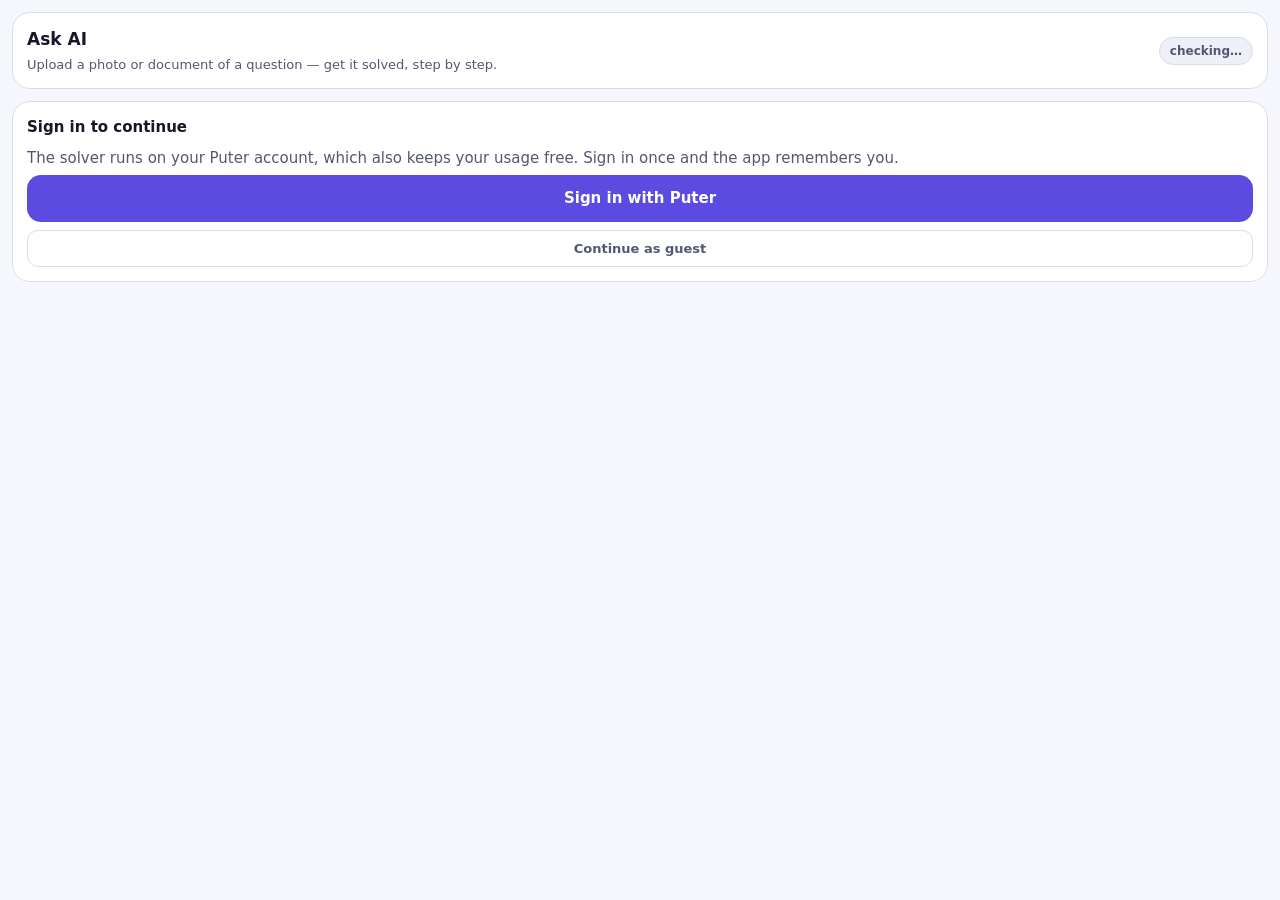
==== app/src/main/assets/ai/index.html @ a9594dd3 "Add Ask AI (Puter.js) and stop the soft keyboard in the calculator Calculator pad: - The expression " ====
<!doctype html>
<html lang="en">
<head>
<meta charset="utf-8" />
<meta name="viewport" content="width=device-width, initial-scale=1, viewport-fit=cover" />
<title>Ask AI</title>
<!-- Puter.js provides auth + AI with no API keys. Loaded from the official CDN. -->
<script src="https://js.puter.com/v2/"></script>
<style>
  :root {
    --bg: #0d0f1a;
    --card: #191d2e;
    --card-high: #1f2438;
    --line: #2b3152;
    --text: #e7e9f3;
    --muted: #aeb4cc;
    --primary: #7c6cff;
    --primary-ink: #ffffff;
    --accent: #35c2f0;
    --danger: #ff6b6b;
    --ok: #3fd08b;
    --radius: 18px;
  }
  @media (prefers-color-scheme: light) {
    :root {
      --bg: #f6f7fc;
      --card: #ffffff;
      --card-high: #eef0f8;
      --line: #d9ddeb;
      --text: #16182a;
      --muted: #525872;
      --primary: #5b4be0;
      --primary-ink: #ffffff;
      --accent: #0e86c8;
      --danger: #d64545;
      --ok: #1f9d63;
    }
  }
  * { box-sizing: border-box; -webkit-tap-highlight-color: transparent; }
  html, body { margin: 0; padding: 0; }
  body {
    background: var(--bg);
    color: var(--text);
    font: 15px/1.5 -apple-system, "Segoe UI", Roboto, system-ui, sans-serif;
    padding: 12px 12px 28px;
    min-height: 100vh;
  }
  .card {
    background: var(--card);
    border: 1px solid var(--line);
    border-radius: var(--radius);
    padding: 14px;
    margin-bottom: 12px;
  }
  h1 { font-size: 17px; margin: 0 0 2px; }
  h2 { font-size: 15px; margin: 0 0 8px; }
  p { margin: 6px 0; color: var(--muted); }
  .row { display: flex; align-items: center; gap: 8px; }
  .row.between { justify-content: space-between; }
  .grow { flex: 1; min-width: 0; }
  .chip {
    display: inline-flex; align-items: center; gap: 6px;
    background: var(--card-high); color: var(--muted);
    border: 1px solid var(--line); border-radius: 999px;
    padding: 4px 10px; font-size: 12px; font-weight: 600;
  }
  .chip.ok { color: var(--ok); border-color: color-mix(in srgb, var(--ok) 40%, var(--line)); }
  #authChip { cursor: pointer; }
  .chip.warn { color: var(--danger); border-color: color-mix(in srgb, var(--danger) 40%, var(--line)); }
  button {
    font: inherit; font-weight: 600; border: 0; border-radius: 14px;
    padding: 12px 16px; background: var(--card-high); color: var(--text);
    cursor: pointer;
  }
  button.primary { background: var(--primary); color: var(--primary-ink); width: 100%; }
  button.ghost { background: transparent; border: 1px solid var(--line); color: var(--muted); }
  button.small { padding: 8px 12px; font-size: 13px; border-radius: 11px; }
  button:disabled { opacity: .5; }
  .drop {
    border: 1.5px dashed var(--line);
    border-radius: 14px;
    padding: 22px 14px;
    text-align: center;
    color: var(--muted);
    background: var(--card-high);
  }
  .drop.active { border-color: var(--primary); color: var(--text); }
  .drop strong { color: var(--text); display: block; margin-bottom: 4px; }
  .preview { margin-top: 12px; }
  .preview img {
    width: 100%; max-height: 260px; object-fit: contain;
    border-radius: 12px; border: 1px solid var(--line); background: #000;
  }
  .filechip {
    display: flex; align-items: center; gap: 10px;
    background: var(--card-high); border: 1px solid var(--line);
    border-radius: 12px; padding: 10px 12px;
  }
  .filechip .name { font-weight: 600; overflow: hidden; text-overflow: ellipsis; white-space: nowrap; }
  .filechip .meta { color: var(--muted); font-size: 12px; }
  .answer {
    white-space: pre-wrap; word-break: break-word;
    background: var(--card-high); border: 1px solid var(--line);
    border-radius: 14px; padding: 12px; margin-top: 10px;
    font-family: ui-monospace, "SF Mono", Menlo, monospace; font-size: 14px;
  }
  .answer:empty { display: none; }
  .muted { color: var(--muted); font-size: 13px; }
  .error { color: var(--danger); font-size: 13px; margin-top: 8px; white-space: pre-wrap; }
  .spinner {
    width: 15px; height: 15px; border-radius: 50%;
    border: 2px solid color-mix(in srgb, var(--primary) 35%, transparent);
    border-top-color: var(--primary);
    animation: spin .8s linear infinite; display: inline-block;
  }
  @keyframes spin { to { transform: rotate(360deg); } }
  .hidden { display: none !important; }
  ol.steps { color: var(--muted); font-size: 13px; margin: 6px 0 0 18px; padding: 0; }
  label.switch { display: flex; align-items: center; gap: 8px; color: var(--muted); font-size: 13px; }
  input[type=checkbox] { width: 18px; height: 18px; accent-color: var(--primary); }
</style>
</head>
<body>

<div class="card" id="head">
  <div class="row between">
    <div class="grow">
      <h1>Ask AI</h1>
      <div class="muted" id="subtitle">Upload a photo or document of a question — get it solved, step by step.</div>
    </div>
    <span class="chip" id="authChip" title="Tap to re-check the sign-in">checking…</span>
  </div>
</div>

<!-- Sign-in gate -->
<div class="card" id="gate">
  <h2>Sign in to continue</h2>
  <p>
    The solver runs on your Puter account, which also keeps your usage free.
    Sign in once and the app remembers you.
  </p>
  <button class="primary" id="signInBtn">Sign in with Puter</button>
  <div class="row" style="margin-top:8px">
    <button class="ghost small grow" id="guestBtn">Continue as guest</button>
  </div>
  <div class="error hidden" id="authError"></div>
</div>

<!-- Upload + solve -->
<div class="card hidden" id="solver">
  <h2>1. Upload the question</h2>
  <div class="drop" id="drop">
    <strong>Tap to choose a file</strong>
    Photo of a problem, PDF worksheet, or a text file
  </div>
  <input type="file" id="fileInput" class="hidden"
         accept="image/*,application/pdf,.txt,.md,.csv,text/plain" />

  <div class="preview hidden" id="preview">
    <img id="previewImg" alt="Selected question" class="hidden" />
    <div class="filechip" id="fileChip">
      <span style="font-size:20px" id="fileIcon">📄</span>
      <div class="grow">
        <div class="name" id="fileName">file</div>
        <div class="meta" id="fileMeta"></div>
      </div>
      <button class="ghost small" id="clearBtn">Remove</button>
    </div>
  </div>

  <h2 style="margin-top:16px">2. Solve it</h2>
  <label class="switch" for="stepsToggle">
    <input type="checkbox" id="stepsToggle" checked />
    Show the step-by-step working
  </label>
  <button class="primary" id="solveBtn" style="margin-top:10px" disabled>Solve this question</button>
  <div class="row" style="margin-top:8px">
    <span class="chip" id="statusChip">idle</span>
    <span class="spinner hidden" id="spinner"></span>
    <span class="grow"></span>
    <button class="ghost small hidden" id="stopBtn">Stop</button>
    <button class="ghost small hidden" id="copyBtn">Copy</button>
  </div>
  <div class="error hidden" id="solveError"></div>
  <div class="answer" id="answer"></div>
</div>

<script>
(function () {
  "use strict";

  var state = {
    file: null,
    kind: null,          // "image" | "pdf" | "text"
    textContent: null,   // extracted text for text/pdf files
    solving: false,
    cancelled: false,
    signedIn: false
  };

  var el = function (id) { return document.getElementById(id); };

  // ---- bridge to the Android host (status chip, clipboard fallback) --------
  function notify(payload) {
    try {
      if (window.AndroidBridge && window.AndroidBridge.onStatus) {
        window.AndroidBridge.onStatus(JSON.stringify(payload));
      }
    } catch (e) { /* bridge is optional */ }
  }

  function setStatus(text, kind) {
    var chip = el("statusChip");
    chip.textContent = text;
    chip.className = "chip" + (kind ? " " + kind : "");
    notify({ event: "status", text: text, kind: kind || "" });
  }

  function showError(message) {
    var box = el("solveError");
    box.textContent = message;
    box.classList.remove("hidden");
    notify({ event: "error", text: message });
  }

  function clearError() {
    el("solveError").classList.add("hidden");
    el("solveError").textContent = "";
  }

  // ---- wait for puter.js to arrive ----------------------------------------
  function waitForPuter(timeoutMs) {
    return new Promise(function (resolve, reject) {
      var started = Date.now();
      (function poll() {
        if (window.puter && window.puter.ai) return resolve(window.puter);
        if (Date.now() - started > timeoutMs) {
          return reject(new Error(
            "Could not reach Puter. Check the internet connection and try again."
          ));
        }
        setTimeout(poll, 200);
      })();
    });
  }

  // ---- auth ---------------------------------------------------------------
  function refreshAuth() {
    return waitForPuter(20000).then(function () {
      var signedIn = false;
      try { signedIn = !!puter.auth.isSignedIn(); } catch (e) { signedIn = false; }
      state.signedIn = signedIn;

      if (!signedIn) {
        el("authChip").textContent = "signed out";
        el("authChip").className = "chip warn";
        el("gate").classList.remove("hidden");
        el("solver").classList.add("hidden");
        notify({ event: "auth", signedIn: false, user: null });
        return null;
      }

      return Promise.resolve(puter.auth.getUser())
        .then(function (user) {
          var name = (user && (user.username || user.email)) || "Puter user";
          el("authChip").textContent = name.length > 18 ? name.slice(0, 17) + "…" : name;
          el("authChip").className = "chip ok";
          el("gate").classList.add("hidden");
          el("solver").classList.remove("hidden");
          notify({ event: "auth", signedIn: true, user: name });
          return user;
        })
        .catch(function () {
          // Signed in but the profile call failed: still allow solving.
          el("authChip").textContent = "signed in";
          el("authChip").className = "chip ok";
          el("gate").classList.add("hidden");
          el("solver").classList.remove("hidden");
          notify({ event: "auth", signedIn: true, user: null });
        });
    }).catch(function (error) {
      el("authChip").textContent = "offline";
      el("authChip").className = "chip warn";
      var box = el("authError");
      box.textContent = error.message || String(error);
      box.classList.remove("hidden");
      notify({ event: "error", text: box.textContent });
    });
  }

  function signIn(options) {
    el("authError").classList.add("hidden");
    el("authChip").textContent = "signing in…";
    el("authChip").className = "chip";
    return waitForPuter(20000)
      .then(function () { return puter.auth.signIn(options); })
      .then(function () { return refreshAuth(); })
      .catch(function (error) {
        var message = (error && (error.msg || error.message)) || String(error);
        if (error && error.error === "popup_blocked") {
          message = "The sign-in window was blocked. Please tap Sign in again.";
        } else if (error && error.error === "auth_window_closed") {
          message = "Sign-in was cancelled.";
        } else if (error && error.error === "unsupported_origin") {
          message = "This page has no origin Puter can sign in — please report this.";
        }
        var box = el("authError");
        box.textContent = message;
        box.classList.remove("hidden");
        el("authChip").textContent = "signed out";
        el("authChip").className = "chip warn";
        notify({ event: "error", text: message });
      });
  }

  // ---- file selection ----------------------------------------------------
  var IMAGE_TYPES = /^image\//;
  var TEXT_TYPES = /^text\//;
  var TEXT_EXT = /\.(txt|md|csv|tsv|json|log)$/i;

  function readAsText(file) {
    return new Promise(function (resolve, reject) {
      var reader = new FileReader();
      reader.onload = function () { resolve(String(reader.result || "")); };
      reader.onerror = function () { reject(new Error("Could not read that file.")); };
      reader.readAsText(file);
    });
  }

  function onFileChosen(file) {
    clearError();
    state.file = file;
    state.textContent = null;

    if (IMAGE_TYPES.test(file.type) || /\.(png|jpe?g|webp|gif|bmp|heic|heif)$/i.test(file.name)) {
      state.kind = "image";
    } else if (file.type === "application/pdf" || /\.pdf$/i.test(file.name)) {
      state.kind = "pdf";
    } else if (TEXT_TYPES.test(file.type) || TEXT_EXT.test(file.name)) {
      state.kind = "text";
    } else {
      state.kind = "unknown";
    }

    el("preview").classList.remove("hidden");
    el("fileName").textContent = file.name || "upload";
    el("fileMeta").textContent = prettySize(file.size) + " · " + state.kind.toUpperCase();
    el("fileIcon").textContent = state.kind === "image" ? "🖼️" : state.kind === "pdf" ? "📕" : "📄";

    if (state.kind === "image") {
      var url = URL.createObjectURL(file);
      el("previewImg").src = url;
      el("previewImg").classList.remove("hidden");
    } else {
      el("previewImg").classList.add("hidden");
      el("previewImg").removeAttribute("src");
    }

    if (state.kind === "text") {
      readAsText(file).then(function (text) {
        state.textContent = text.slice(0, 20000);
        setStatus("text ready", "ok");
      }).catch(function (error) { showError(error.message); });
    } else if (state.kind === "unknown") {
      showError("That file type is not supported. Use a photo, a PDF, or a .txt file.");
    } else {
      setStatus("ready to solve", "ok");
    }

    el("solveBtn").disabled = state.kind === "unknown";
    notify({ event: "file", name: file.name, size: file.size, kind: state.kind });
  }

  function prettySize(bytes) {
    if (!bytes && bytes !== 0) return "";
    if (bytes < 1024) return bytes + " B";
    if (bytes < 1024 * 1024) return (bytes / 1024).toFixed(0) + " KB";
    return (bytes / (1024 * 1024)).toFixed(1) + " MB";
  }

  function clearFile() {
    state.file = null;
    state.kind = null;
    state.textContent = null;
    el("fileInput").value = "";
    el("preview").classList.add("hidden");
    el("answer").textContent = "";
    el("copyBtn").classList.add("hidden");
    el("solveBtn").disabled = true;
    clearError();
    setStatus("idle");
    notify({ event: "file", name: null, kind: null });
  }

  // ---- PDF text extraction (loaded only when a PDF is picked) -------------
  function loadPdfJs() {
    if (window.pdfjsLib) return Promise.resolve(window.pdfjsLib);
    return new Promise(function (resolve, reject) {
      var script = document.createElement("script");
      script.src = "https://cdnjs.cloudflare.com/ajax/libs/pdf.js/3.11.174/pdf.min.js";
      script.onload = function () {
        if (!window.pdfjsLib) return reject(new Error("pdf.js failed to load"));
        window.pdfjsLib.GlobalWorkerOptions.workerSrc =
          "https://cdnjs.cloudflare.com/ajax/libs/pdf.js/3.11.174/pdf.worker.min.js";
        resolve(window.pdfjsLib);
      };
      script.onerror = function () { reject(new Error("pdf.js failed to load")); };
      document.head.appendChild(script);
    });
  }

  function pdfToText(file) {
    return loadPdfJs().then(function (pdfjs) {
      return file.arrayBuffer().then(function (buffer) {
        return pdfjs.getDocument({ data: buffer }).promise;
      });
    }).then(function (doc) {
      var pagesToRead = Math.min(doc.numPages, 5);
      var chains = [];
      for (var page = 1; page <= pagesToRead; page++) {
        chains.push(doc.getPage(page).then(function (p) {
          return p.getTextContent().then(function (content) {
            return content.items.map(function (item) { return item.str; }).join(" ");
          });
        }));
      }
      return Promise.all(chains).then(function (pages) {
        return pages.join("\n\n").replace(/\s+\n/g, "\n").trim();
      });
    });
  }

  // ---- response parsing (tolerant across SDK versions) --------------------
  function textFromResponse(response) {
    if (response == null) return "";
    if (typeof response === "string") return response;
    if (typeof response.text === "string" && !response.message) return response.text;
    var message = response.message || (response.choices && response.choices[0] && response.choices[0].message);
    if (!message) return "";
    var content = message.content;
    if (typeof content === "string") return content;
    if (Array.isArray(content)) {
      return content.map(function (part) {
        if (typeof part === "string") return part;
        if (part && typeof part.text === "string") return part.text;
        return "";
      }).join("");
    }
    if (content && typeof content.text === "string") return content.text;
    return "";
  }

  function buildPrompt(withSteps) {
    var lines = [
      "You are the maths solver inside a calculator app.",
      "Solve ONLY the question visible in the attached file. Never invent a different question.",
      "Start by restating the question in one short line.",
      withSteps
        ? "Then show the working as numbered steps, keeping each step short."
        : "Then give a one line explanation.",
      "Finish with a final line that starts with 'Final answer:'.",
      "Write plain text maths using ×, ÷, ^, √ and fractions like 3/4 — no LaTeX, no markdown tables.",
      "If the file has several questions, solve each one in order.",
      "If the file holds no maths question, reply exactly: I could not find a maths question in this file."
    ];
    return lines.join(" ");
  }

  // ---- solving -----------------------------------------------------------
  function appendAnswer(text) {
    if (!text) return;
    var box = el("answer");
    box.textContent += text;
    box.scrollTop = box.scrollHeight;
    window.scrollTo(0, document.body.scrollHeight);
  }

  function describeError(error) {
    var message = (error && (error.msg || error.message)) || String(error);
    if (/usage|limit|quota|credit/i.test(message)) {
      return message + "\n\nPuter's free allowance for the day may be used up. Try again later.";
    }
    return message;
  }

  function solve() {
    if (state.solving || !state.file) return;
    clearError();
    el("answer").textContent = "";
    el("copyBtn").classList.add("hidden");
    state.solving = true;
    state.cancelled = false;
    el("solveBtn").disabled = true;
    el("spinner").classList.remove("hidden");
    el("stopBtn").classList.remove("hidden");
    setStatus("solving…");

    var withSteps = el("stepsToggle").checked;
    var prompt = buildPrompt(withSteps);

    (function prepare() {
      if (state.kind === "text") {
        if (state.textContent) return Promise.resolve(state.textContent);
        return readAsText(state.file).then(function (text) {
          state.textContent = text.slice(0, 20000);
          return state.textContent;
        });
      }
      if (state.kind === "pdf") {
        setStatus("reading PDF…");
        return pdfToText(state.file);
      }
      return Promise.resolve(null);
    })()
      .then(function (text) {
        if (state.cancelled) return null;
        var question = prompt;
        if (text) {
          question += "\n\nThe uploaded document says:\n---\n" + text.slice(0, 18000) + "\n---";
        }
        setStatus(state.kind === "image" ? "reading the photo…" : "solving…");

        var request = state.kind === "image"
          ? puter.ai.chat(question, state.file, { stream: true })
          : puter.ai.chat(question, { stream: true });

        return request.then(function (response) {
          // Streaming responses arrive as an async iterator of chunks.
          if (response && typeof response[Symbol.asyncIterator] === "function") {
            var iterator = response[Symbol.asyncIterator]();
            return (function next() {
              if (state.cancelled) return Promise.resolve();
              return iterator.next().then(function (step) {
                if (step.done) return;
                var chunk = step.value;
                if (chunk && chunk.type === "text" && chunk.text) {
                  if (!state.firstText) {
                    state.firstText = true;
                    setStatus("writing the answer…", "ok");
                  }
                  appendAnswer(chunk.text);
                } else if (chunk && chunk.type === "error") {
                  throw new Error(chunk.error && chunk.error.message ? chunk.error.message : "Puter returned an error.");
                }
                return next();
              });
            })();
          }
          appendAnswer(textFromResponse(response) || "Puter returned an empty answer.");
        });
      })
      .then(function () {
        if (!state.cancelled) setStatus("done", "ok");
      })
      .catch(function (error) {
        if (state.cancelled) return;
        showError(
          state.kind === "pdf"
            ? "Could not read that PDF — try a screenshot of the question instead.\n\n" + describeError(error)
            : describeError(error)
        );
        setStatus("failed", "warn");
      })
      .then(function () {
        state.solving = false;
        state.firstText = false;
        el("spinner").classList.add("hidden");
        el("stopBtn").classList.add("hidden");
        el("solveBtn").disabled = !state.file || state.kind === "unknown";
        if (el("answer").textContent) el("copyBtn").classList.remove("hidden");
      });
  }

  function copyAnswer() {
    var text = el("answer").textContent;
    if (!text) return;
    if (navigator.clipboard && navigator.clipboard.writeText) {
      navigator.clipboard.writeText(text).then(function () {
        setStatus("copied", "ok");
      }).catch(fallbackCopy);
    } else {
      fallbackCopy();
    }
    function fallbackCopy() {
      // WebView clipboard access can be blocked; ask the host app to do it.
      notify({ event: "copy", text: text });
      setStatus("copied", "ok");
    }
  }

  // ---- wiring ------------------------------------------------------------
  el("signInBtn").addEventListener("click", function () { signIn(); });
  el("guestBtn").addEventListener("click", function () {
    signIn({ attempt_temp_user_creation: true });
  });
  el("drop").addEventListener("click", function () { el("fileInput").click(); });
  el("fileInput").addEventListener("change", function (event) {
    var file = event.target.files && event.target.files[0];
    if (file) onFileChosen(file);
  });
  el("clearBtn").addEventListener("click", clearFile);
  el("solveBtn").addEventListener("click", solve);
  el("stopBtn").addEventListener("click", function () {
    state.cancelled = true;
    setStatus("stopped");
  });
  el("copyBtn").addEventListener("click", copyAnswer);
  // Handy after finishing a sign-in in the popup window.
  el("authChip").addEventListener("click", function () { refreshAuth(); });

  window.addEventListener("error", function (event) {
    if (event && event.message) showError(event.message);
  });
  window.addEventListener("unhandledrejection", function (event) {
    if (event && event.reason) showError(describeError(event.reason));
  });

  // Let the host app re-check auth after a sign-in popup closes.
  window.mCalculatorRefreshAuth = refreshAuth;
  window.mCalculatorHasAnswer = function () { return !!el("answer").textContent; };

  notify({ event: "ready" });
  refreshAuth();
})();
</script>
</body>
</html>
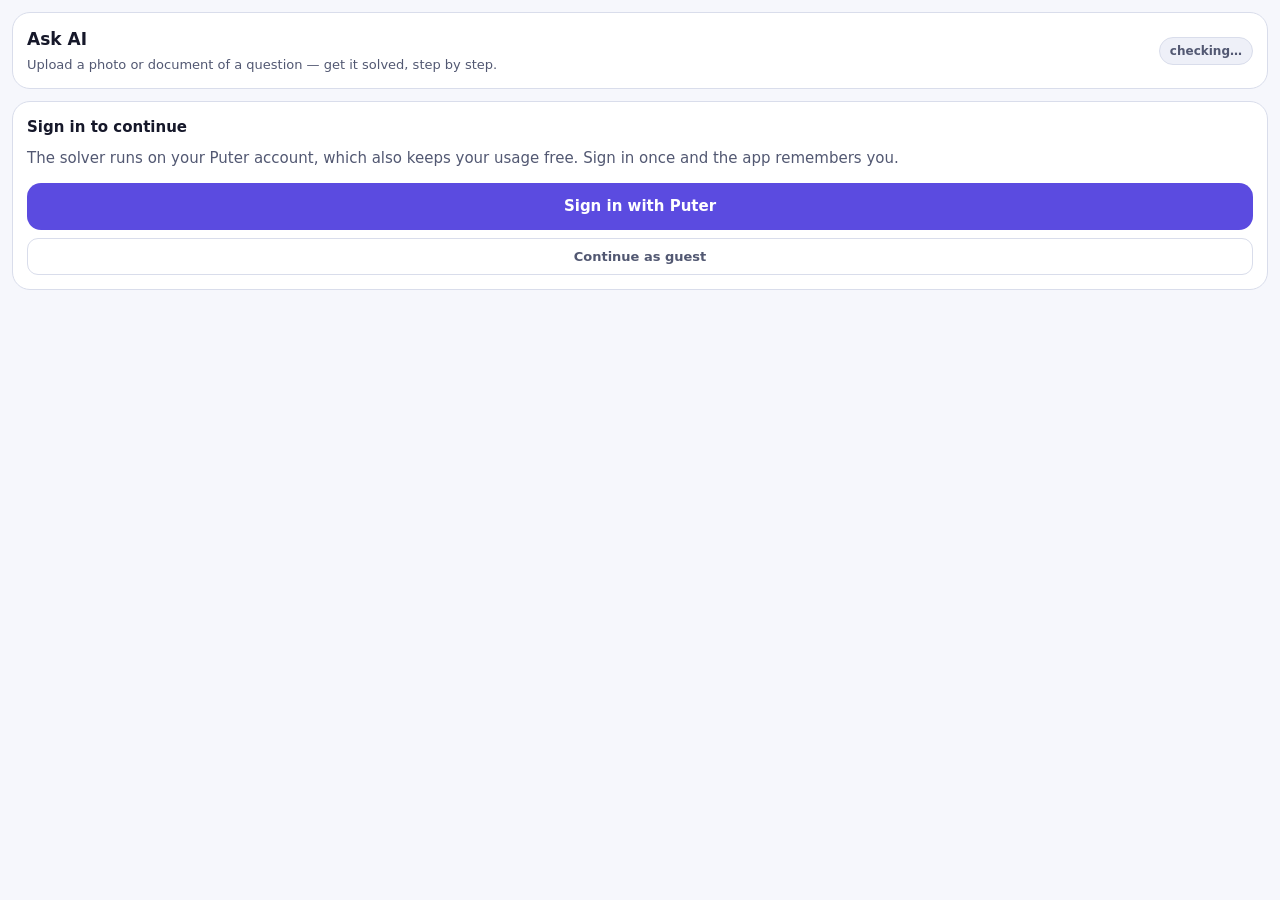
==== commit 3d4d98d5: "Add everyday calculators and Google sign-in Drop-down menu - Ten everyday calculators as three-per-l" ====
--- a/app/src/main/assets/ai/index.html
+++ b/app/src/main/assets/ai/index.html
@@ -139,10 +139,12 @@
     The solver runs on your Puter account, which also keeps your usage free.
     Sign in once and the app remembers you.
   </p>
-  <button class="primary" id="signInBtn">Sign in with Puter</button>
+  <button class="primary hidden" id="googleBtn">Continue with Google</button>
+  <button class="primary" id="signInBtn" style="margin-top:8px">Sign in with Puter</button>
   <div class="row" style="margin-top:8px">
     <button class="ghost small grow" id="guestBtn">Continue as guest</button>
   </div>
+  <div class="hint" id="googleHint" style="display:none"></div>
   <div class="error hidden" id="authError"></div>
 </div>
 
@@ -195,7 +197,9 @@
     textContent: null,   // extracted text for text/pdf files
     solving: false,
     cancelled: false,
-    signedIn: false
+    signedIn: false,
+    googleEmail: "",     // set by the app after "Continue with Google"
+    googleToken: ""      // Google ID token handed over by the app
   };
 
   var el = function (id) { return document.getElementById(id); };
@@ -242,6 +246,72 @@
         setTimeout(poll, 200);
       })();
     });
+  }
+
+  // ---- Google account -----------------------------------------------------
+  // The app signs in with Google (not this page), then hands the ID token over
+  // so Puter can be linked to the very same Google account.
+  function googleAvailable(enabled) {
+    el("googleBtn").classList.toggle("hidden", !enabled);
+  }
+
+  function setGoogleHint(text) {
+    var box = el("googleHint");
+    if (text) {
+      box.textContent = text;
+      box.style.display = "block";
+    } else {
+      box.style.display = "none";
+    }
+  }
+
+  window.mCalculatorGoogleAvailable = googleAvailable;
+
+  /**
+   * Called by the app after a successful "Continue with Google".
+   * The Google account is remembered, and Puter is asked to sign in with the
+   * same account (Puter's own window offers Google, so this is one more tap).
+   */
+  window.mCalculatorGoogleToken = function (idToken, email) {
+    state.googleEmail = email || "";
+    state.googleToken = idToken || "";
+    setGoogleHint(
+      "Google: " + (email || "signed in") +
+      (state.signedIn ? "" : " — finish the Puter sign-in with the same Google account.")
+    );
+    el("authError").classList.add("hidden");
+    if (el("authChip").className !== "chip ok") {
+      el("authChip").textContent = "Google ✓";
+      el("authChip").className = "chip ok";
+    }
+    if (state.signedIn) {
+      return verifySameAccount();
+    }
+    // Not signed in to Puter yet: open its sign-in window, where the same
+    // Google account can be chosen, then verify that both match.
+    return signIn();
+  };
+
+  /** Compares the Google account with the Puter account and reports. */
+  function verifySameAccount() {
+    return Promise.resolve(puter.auth.getUser())
+      .then(function (user) {
+        var puterEmail = (user && (user.email || user.username)) || "";
+        if (state.googleEmail && puterEmail &&
+            puterEmail.toLowerCase() === state.googleEmail.toLowerCase()) {
+          setGoogleHint("Google and Puter: " + puterEmail + " — linked ✓");
+          el("authChip").textContent = "Google ✓";
+          el("authChip").className = "chip ok";
+        } else if (state.googleEmail) {
+          setGoogleHint(
+            "Puter is signed in as " + puterEmail + " but Google as " +
+            state.googleEmail + ". Sign out and pick the same Google " +
+            "account to keep one account for both."
+          );
+        }
+        return user;
+      })
+      .catch(function () { return null; });
   }
 
   // ---- auth ---------------------------------------------------------------
@@ -295,6 +365,7 @@
     return waitForPuter(20000)
       .then(function () { return puter.auth.signIn(options); })
       .then(function () { return refreshAuth(); })
+      .then(function () { return state.googleEmail ? verifySameAccount() : null; })
       .catch(function (error) {
         var message = (error && (error.msg || error.message)) || String(error);
         if (error && error.error === "popup_blocked") {
@@ -590,6 +661,10 @@
 
   // ---- wiring ------------------------------------------------------------
   el("signInBtn").addEventListener("click", function () { signIn(); });
+  // The account picker is native (Credential Manager), so this only asks the app.
+  el("googleBtn").addEventListener("click", function () {
+    notify({ event: "googleSignIn", signedIn: state.signedIn });
+  });
   el("guestBtn").addEventListener("click", function () {
     signIn({ attempt_temp_user_creation: true });
   });
@@ -606,7 +681,14 @@
   });
   el("copyBtn").addEventListener("click", copyAnswer);
   // Handy after finishing a sign-in in the popup window.
-  el("authChip").addEventListener("click", function () { refreshAuth(); });
+  el("authChip").addEventListener("click", function () {
+    // Tap: re-check, or start the Google sign-in when nothing is linked yet.
+    if (!state.signedIn) {
+      notify({ event: "googleSignIn", signedIn: false });
+    } else {
+      refreshAuth();
+    }
+  });
 
   window.addEventListener("error", function (event) {
     if (event && event.message) showError(event.message);
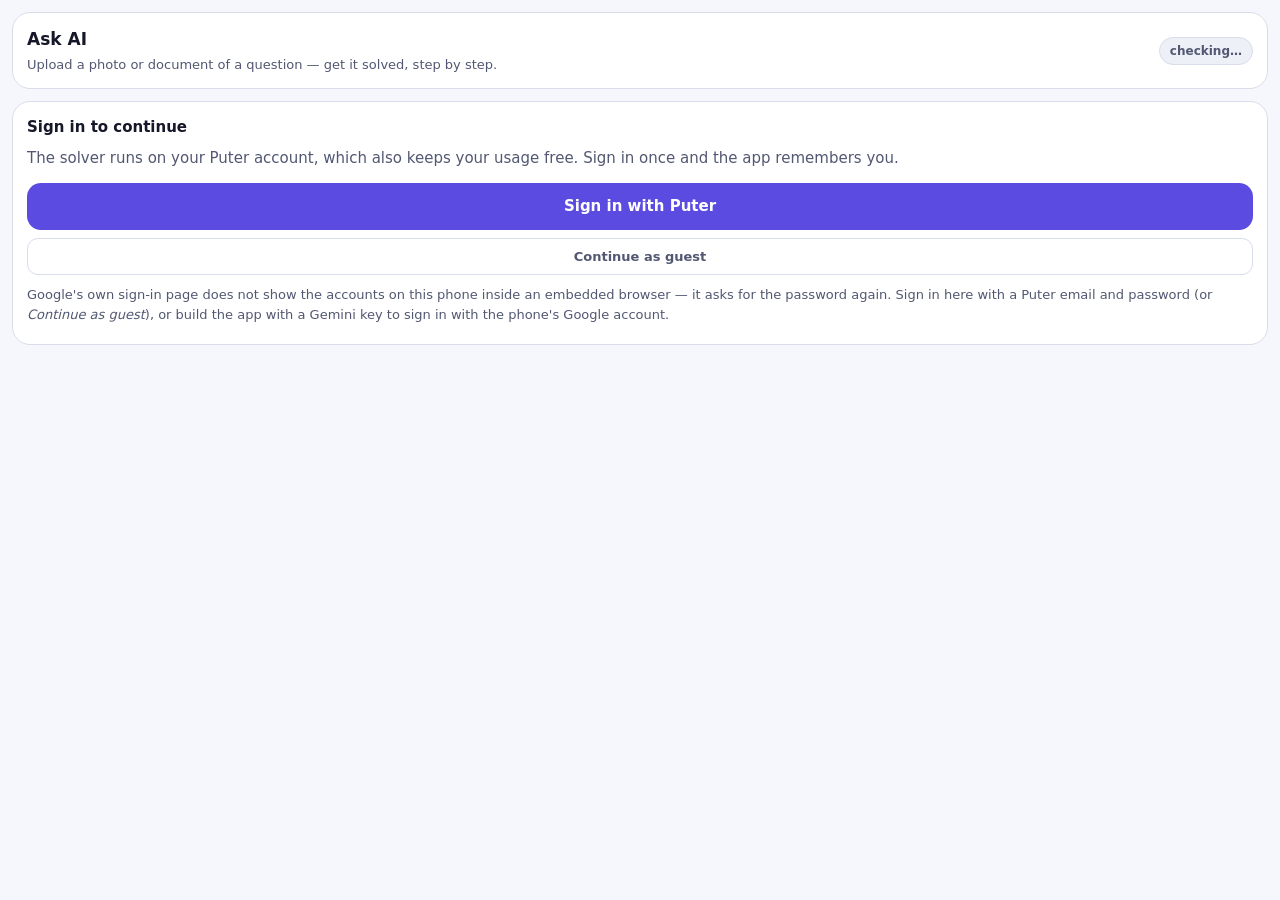
==== commit ecf2360f: "Rename to Ai Calculator / com.advanceai.calculator, and add native Ask AI Rename (as asked): - appli" ====
--- a/app/src/main/assets/ai/index.html
+++ b/app/src/main/assets/ai/index.html
@@ -144,6 +144,12 @@
   <div class="row" style="margin-top:8px">
     <button class="ghost small grow" id="guestBtn">Continue as guest</button>
   </div>
+  <p class="muted" style="margin-top:10px">
+    Google's own sign-in page does not show the accounts on this phone inside an
+    embedded browser — it asks for the password again. Sign in here with a Puter
+    email and password (or <em>Continue as guest</em>), or build the app with a
+    Gemini key to sign in with the phone's Google account.
+  </p>
   <div class="hint" id="googleHint" style="display:none"></div>
   <div class="error hidden" id="authError"></div>
 </div>
@@ -621,7 +627,11 @@
         });
       })
       .then(function () {
-        if (!state.cancelled) setStatus("done", "ok");
+        if (!state.cancelled) {
+          setStatus("done", "ok");
+          // Anonymous count for the admin dashboard — no text is sent.
+          notify({ event: "solved" });
+        }
       })
       .catch(function (error) {
         if (state.cancelled) return;
